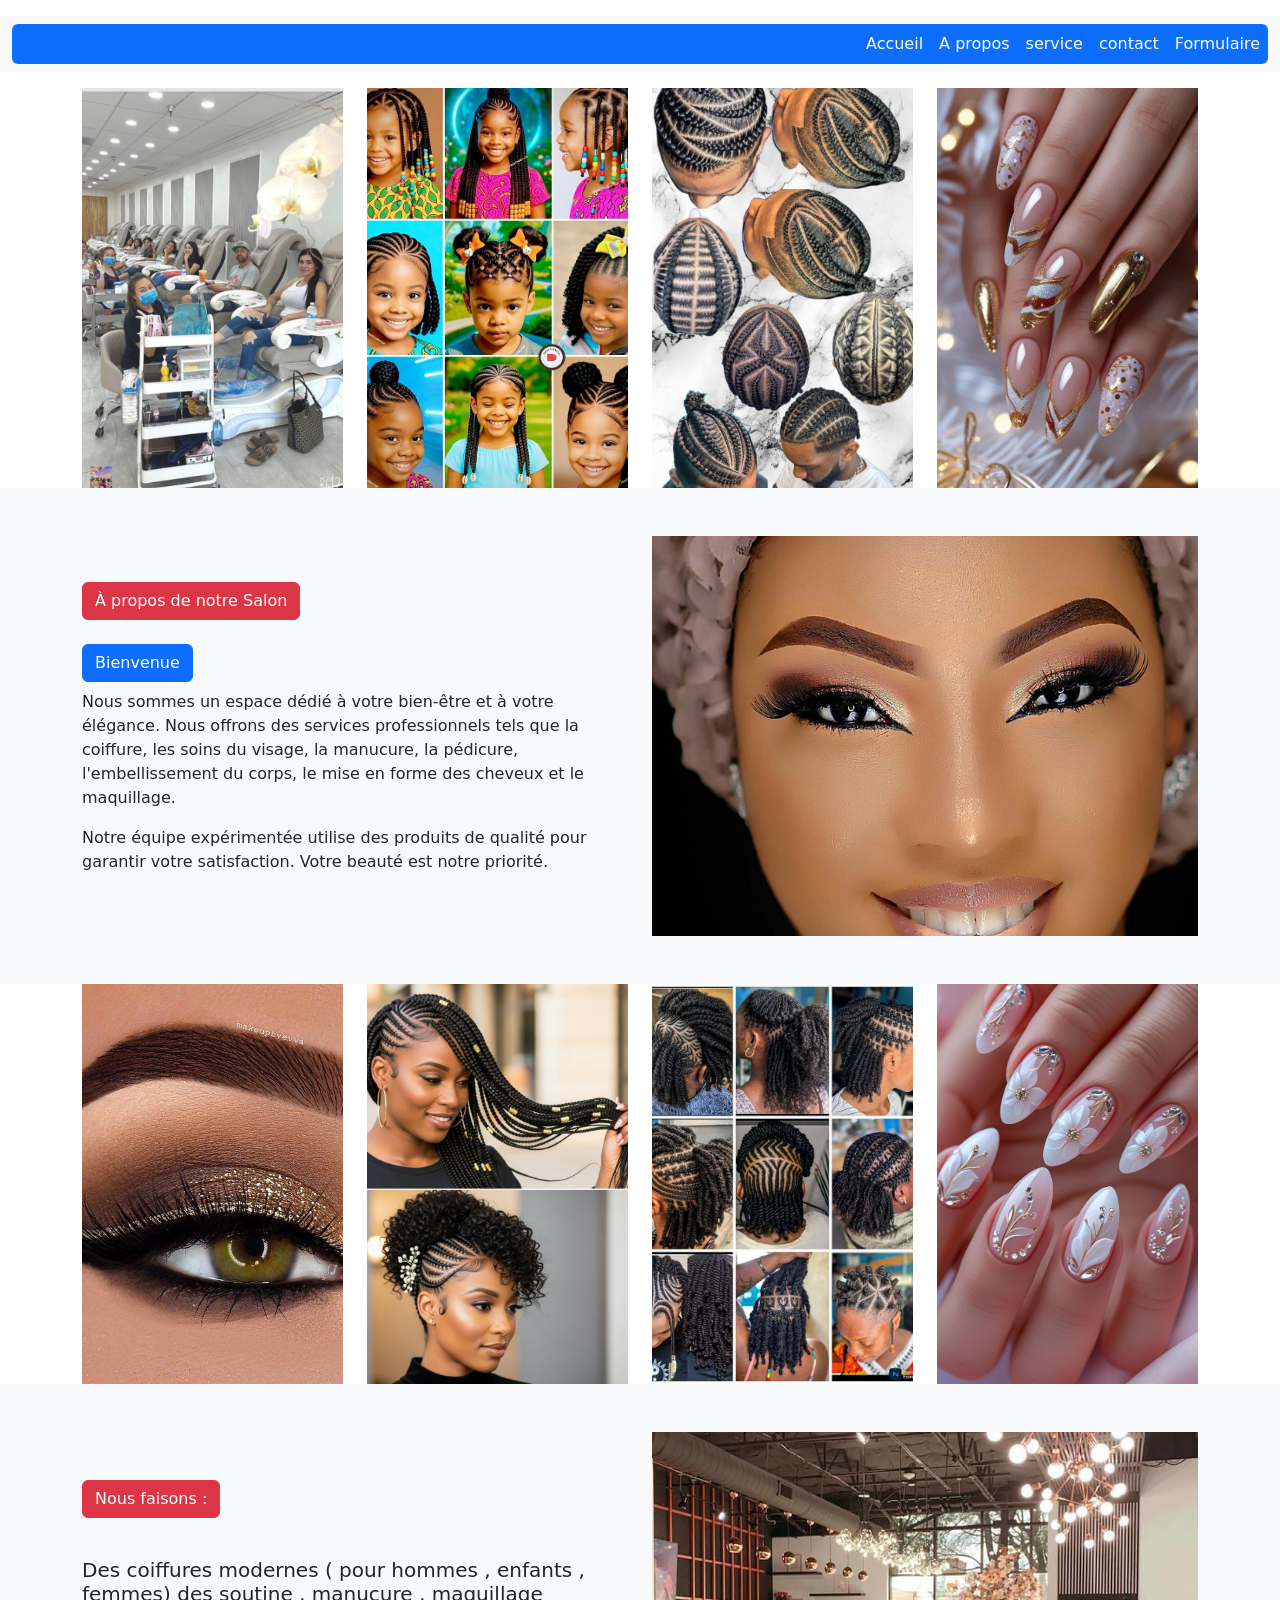
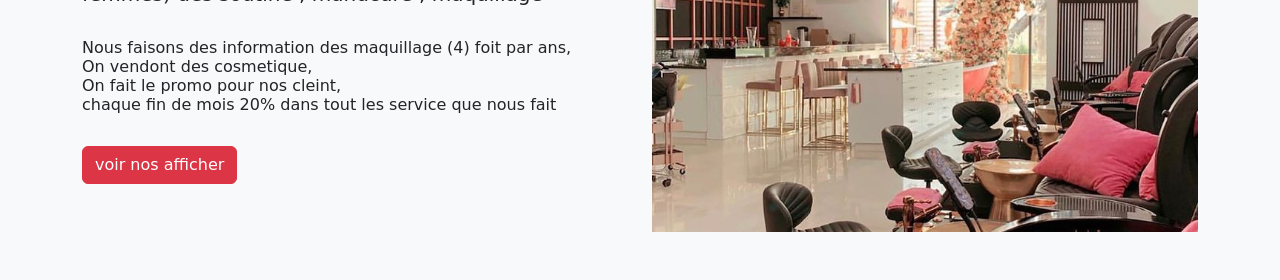
==== A propos.html @ ceb37eed "version1 salon_de_beauté" ====
<!doctype html>
<html lang="fr ">
   <head>
      <meta charset="utf-8">
      <meta name="viewport" content="width=device-width, initial-scale=1">
      <title>Selons de beauté</title>
      <link href="https://cdn.jsdelivr.net/npm/bootstrap@5.3.8/dist/css/bootstrap.min.css" rel="stylesheet" integrity="sha384-sRIl4kxILFvY47J16cr9ZwB07vP4J8+LH7qKQnuqkuIAvNWLzeN8tE5YBujZqJLB" crossorigin="anonymous">
      <script>
         alert("À PROPOS DE MOUS : nous sommes un établessement professionnel spécialisé de mettre en valeur la beouté naturelle de chaque cleint.Nous propose des services destinés à améliorer l'apparence physique tout en offrant un moment de détente")
           
      </script>
   </head>
   <body>
      <header>
         <p>
         <nav class="navbar navbar-expand-lg bg-body-tertiary">
            <div class="container-fluid">
               <button class="navbar-toggler" type="button" data-bs-toggle="collapse" data-bs-target="#navbarNavAltMarkup" aria-controls="navbarNavAltMarkup" aria-expanded="false" aria-label="Toggle navigation">
               <span class="navbar-toggler-icon"></span>
               </button>
               <div class="collapse navbar-collapse bg-primary rounded " id="manu">
                  <ul class="navbar-nav ms-auto">
                   <li class="nav-item"><a class="nav-link text-white" href="Accueil.html">Accueil</a></li>
        <li class="nav-item"><a class="nav-link text-white" href="A propos.html">A propos</a></li>
        <li class="nav-item"><a class="nav-link text-white" href="service.html">service</a></li>
        <li class="nav-item"><a class="nav-link text-white" href="contact.html">contact</a></li>
        <li class="nav-item"><a class="nav-link text-white" href="Formulaire.php">Formulaire</a></li>
      </ul>      
               </div>
            </div>
         </nav>
         </p>
         <div class="container">
         <div class="row align-items-center">
         <div class="col-md-3">
            <img src="télécharger (3).jpg" class="w-100" style="height:400px; object-fit:cover;" alt="">
         </div>
         <div class="col-md-3">
                  <img src="télécharger (4).jpg" class="w-100" style="height:400px; object-fit:cover;" alt="">
               </div>

               <div class="col-md-3">
                  <img src="25555.jpg" class="w-100" style="height:400px; object-fit:cover;" alt="">
               </div>

               <div class="col-md-3">
                  <img src="image2/télécharger 9.jpg" class="w-100" style="height:400px; object-fit:cover;" alt="">
               </div>


         </div>
       </div>

      </header>
      <section class="py-5 bg-light">
         <div class="container">
            <div class="row align-items-center">
               <div class="col-md-6">
                  <h2 class="mb-4 text-center text-md-start btn btn-danger">À propos de notre Salon</h2>
                  <br>
                  <h1 class=" btn btn-primary">Bienvenue </h1>
                  <p>
                     Nous sommes un espace dédié à votre bien-être 
                     et à votre élégance. Nous offrons des services professionnels tels que 
                     la coiffure, les soins du visage, la manucure, la pédicure, l'embellissement du corps, le mise en forme des cheveux et le maquillage.
                  </p>
                  <p>
                     Notre équipe expérimentée utilise des produits de qualité pour garantir 
                     votre satisfaction. Votre beauté est notre priorité.
                  </p>
                  
               </div>
               <div class="col-md-6">
                  <img src="télécharger 2.jpg" class="w-100" style="height:400px; object-fit:cover;" alt="">
               </div>
            </div>
         </div>
      </section>



       <div class="container">
         <div class="row align-items-center">
         <div class="col-md-3">
            <img src="télécharger (5).jpg" class="w-100" style="height:400px; object-fit:cover;" alt="">
         </div>
         <div class="col-md-3">
                  <img src="tel4.jpeg" class="w-100" style="height:400px; object-fit:cover;" alt="">
               </div>

               <div class="col-md-3">
                  <img src="Free hair style inspo.jpg" class="w-100" style="height:400px; object-fit:cover;" alt="">
               </div>

               <div class="col-md-3">
                  <img src="image2/télécharger 10.jpg" class="w-100" style="height:400px; object-fit:cover;" alt="">
               </div>


         </div>
       </div>


     
     

       </header>
      <section class="py-5 bg-light">
         <div class="container">
            <div class="row align-items-center">
               <div class="col-md-6">
                  <h2 class="mb-4 text-center text-md-start btn btn-danger">Nous faisons : </h2>
                  <br>
                  <p>
                     <h5>
                    Des coiffures modernes ( pour hommes , enfants , femmes) des soutine , manucure , maquillage </h5> <br>
                    <h6>
                     Nous faisons des information des maquillage (4) foit par ans, <br>
                     On vendont des cosmetique, <br>
                     On fait  le promo pour nos cleint,<br>
                     chaque fin de mois 20% dans tout les service que nous fait  </h6>
               
                  </p>
                  
                  <a href="service.html" class="btn btn-danger mt-3">voir nos afficher </a>

               </div>
               <div class="col-md-6">
                  <img src="télécharger 01.jpg" class="w-100" style="height:400px; object-fit:cover;" alt="">
               </div>
            </div>
         </div>
      </section>


   </body>
   <script src="https://cdn.jsdelivr.net/npm/bootstrap@5.3.8/dist/js/bootstrap.bundle.min.js" integrity="sha384-FKyoEForCGlyvwx9Hj09JcYn3nv7wiPVlz7YYwJrWVcXK/BmnVDxM+D2scQbITxI" crossorigin="anonymous"></script>
</html>
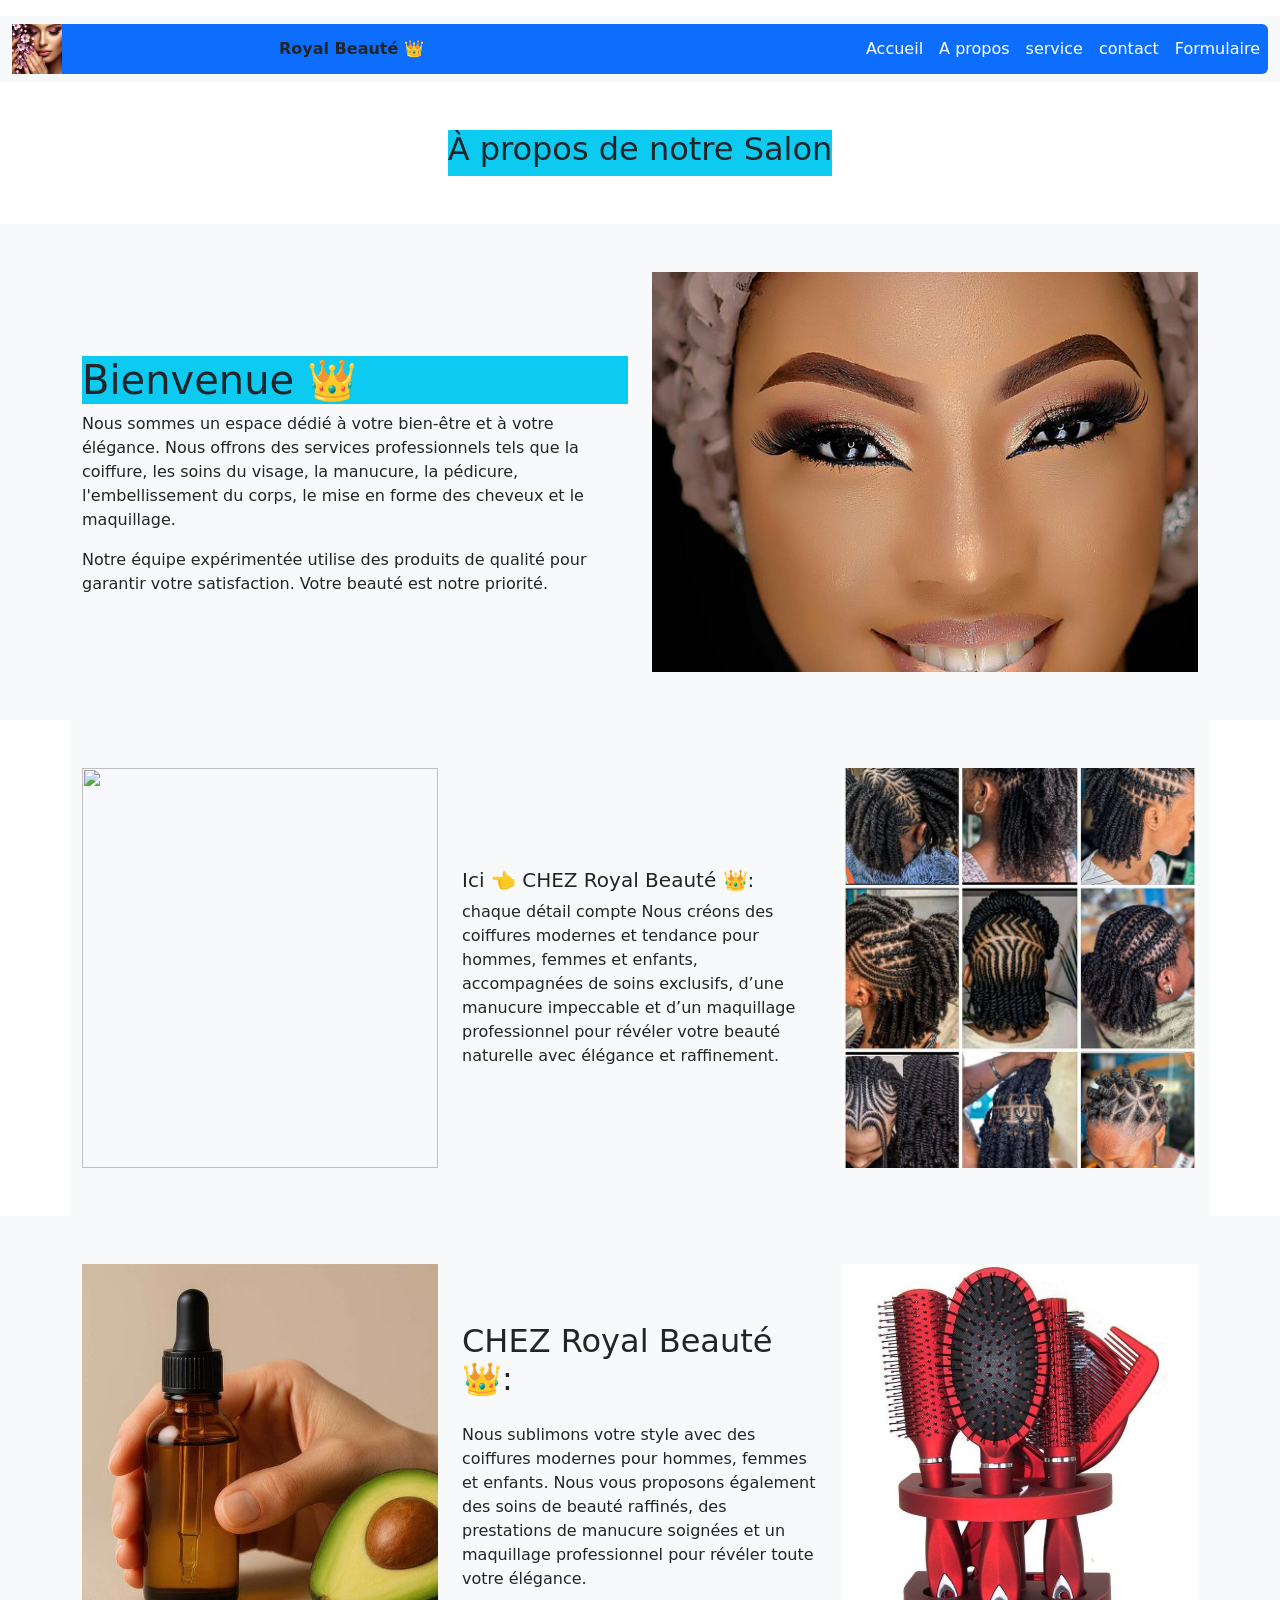
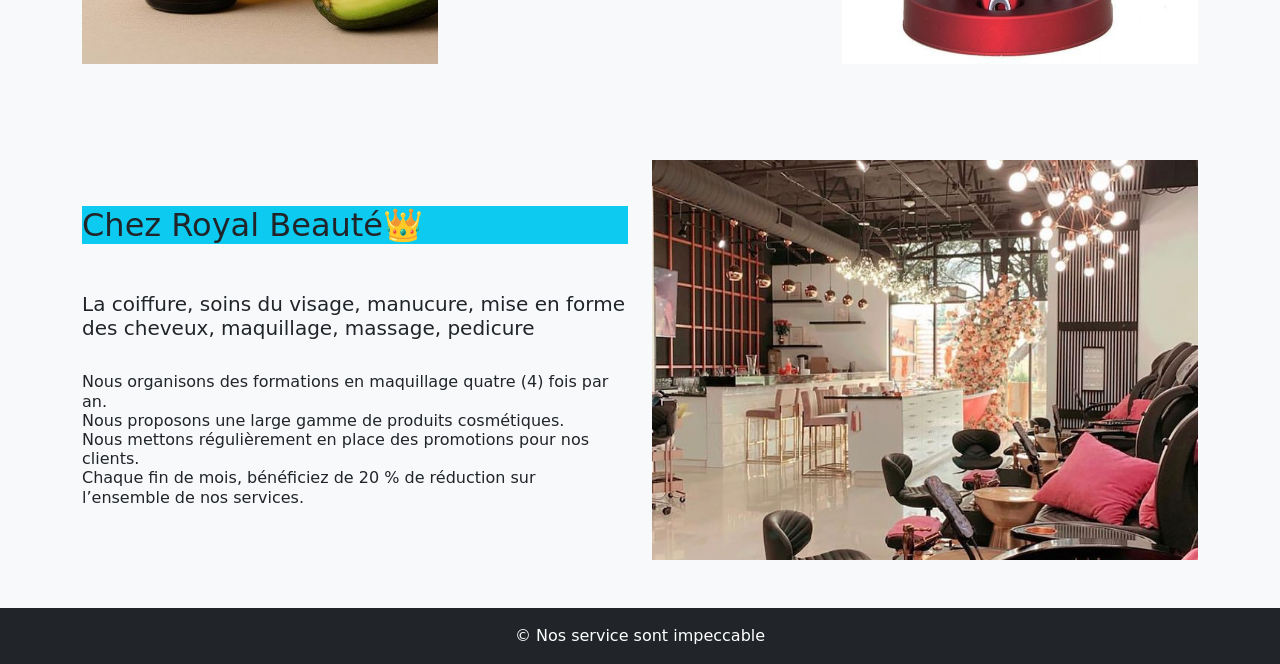
==== commit 51e09dcc: "Administrateur se connect voir les information des client" ====
--- a/A propos.html
+++ b/A propos.html
@@ -5,10 +5,7 @@
       <meta name="viewport" content="width=device-width, initial-scale=1">
       <title>Selons de beauté</title>
       <link href="https://cdn.jsdelivr.net/npm/bootstrap@5.3.8/dist/css/bootstrap.min.css" rel="stylesheet" integrity="sha384-sRIl4kxILFvY47J16cr9ZwB07vP4J8+LH7qKQnuqkuIAvNWLzeN8tE5YBujZqJLB" crossorigin="anonymous">
-      <script>
-         alert("À PROPOS DE MOUS : nous sommes un établessement professionnel spécialisé de mettre en valeur la beouté naturelle de chaque cleint.Nous propose des services destinés à améliorer l'apparence physique tout en offrant un moment de détente")
-           
-      </script>
+      
    </head>
    <body>
       <header>
@@ -19,46 +16,33 @@
                <span class="navbar-toggler-icon"></span>
                </button>
                <div class="collapse navbar-collapse bg-primary rounded " id="manu">
+                  
+                  <img src="image/tato.jpg" height="50" alt="Logo">
+                 <div class="mx-auto text-dark fw-bold ">Royal Beauté 👑</div>
                   <ul class="navbar-nav ms-auto">
-                   <li class="nav-item"><a class="nav-link text-white" href="Accueil.html">Accueil</a></li>
-        <li class="nav-item"><a class="nav-link text-white" href="A propos.html">A propos</a></li>
-        <li class="nav-item"><a class="nav-link text-white" href="service.html">service</a></li>
-        <li class="nav-item"><a class="nav-link text-white" href="contact.html">contact</a></li>
-        <li class="nav-item"><a class="nav-link text-white" href="Formulaire.php">Formulaire</a></li>
-      </ul>      
+                     <li class="nav-item"><a class="nav-link text-white" href="Accueil.html">Accueil</a></li>
+                     <li class="nav-item"><a class="nav-link text-white" href="A propos.html">A propos</a></li>
+                     <li class="nav-item"><a class="nav-link text-white" href="service.html">service</a></li>
+                     <li class="nav-item"><a class="nav-link text-white" href="contact.html">contact</a></li>
+                     <li class="nav-item"><a class="nav-link text-white" href="Formulaire.php">Formulaire</a></li>
+                  </ul>
                </div>
             </div>
          </nav>
-         </p>
-         <div class="container">
-         <div class="row align-items-center">
-         <div class="col-md-3">
-            <img src="télécharger (3).jpg" class="w-100" style="height:400px; object-fit:cover;" alt="">
+         <div class="d-flex justify-content-center m-5">
+            <div class="bg-info text-center">
+               <h2>À propos de notre Salon</h2>
+              
+
+            </div>
          </div>
-         <div class="col-md-3">
-                  <img src="télécharger (4).jpg" class="w-100" style="height:400px; object-fit:cover;" alt="">
-               </div>
-
-               <div class="col-md-3">
-                  <img src="25555.jpg" class="w-100" style="height:400px; object-fit:cover;" alt="">
-               </div>
-
-               <div class="col-md-3">
-                  <img src="image2/télécharger 9.jpg" class="w-100" style="height:400px; object-fit:cover;" alt="">
-               </div>
-
-
-         </div>
-       </div>
-
       </header>
       <section class="py-5 bg-light">
          <div class="container">
             <div class="row align-items-center">
                <div class="col-md-6">
-                  <h2 class="mb-4 text-center text-md-start btn btn-danger">À propos de notre Salon</h2>
                   <br>
-                  <h1 class=" btn btn-primary">Bienvenue </h1>
+                  <h1 class=" bg-info">Bienvenue 👑</h1>
                   <p>
                      Nous sommes un espace dédié à votre bien-être 
                      et à votre élégance. Nous offrons des services professionnels tels que 
@@ -68,69 +52,85 @@
                      Notre équipe expérimentée utilise des produits de qualité pour garantir 
                      votre satisfaction. Votre beauté est notre priorité.
                   </p>
-                  
                </div>
                <div class="col-md-6">
-                  <img src="télécharger 2.jpg" class="w-100" style="height:400px; object-fit:cover;" alt="">
+                  <img src="image/télécharger 2.jpg" class="w-100" style="height:400px; object-fit:cover;" alt="">
                </div>
             </div>
          </div>
       </section>
+     
+      <div class="container py-5 bg-light">
+         <div class="row align-items-center">
+            
+            <div class="col-md-4">
+               <img src="télécharger message (3).jpg" class="w-100" style="height:400px; object-fit:cover;" alt="">
+            </div>
 
+               <div class="col-md-4">
+                  <p><h5>Ici 👈   CHEZ Royal Beauté 👑:</h5>
+                    chaque détail compte
+            Nous créons des coiffures modernes et tendance pour hommes, femmes et enfants, 
+            accompagnées de soins exclusifs,
+            d’une manucure impeccable et d’un maquillage professionnel pour révéler votre beauté naturelle avec élégance et raffinement.
 
-
-       <div class="container">
-         <div class="row align-items-center">
-         <div class="col-md-3">
-            <img src="télécharger (5).jpg" class="w-100" style="height:400px; object-fit:cover;" alt="">
-         </div>
-         <div class="col-md-3">
-                  <img src="tel4.jpeg" class="w-100" style="height:400px; object-fit:cover;" alt="">
-               </div>
-
-               <div class="col-md-3">
-                  <img src="Free hair style inspo.jpg" class="w-100" style="height:400px; object-fit:cover;" alt="">
-               </div>
-
-               <div class="col-md-3">
-                  <img src="image2/télécharger 10.jpg" class="w-100" style="height:400px; object-fit:cover;" alt="">
+            </p>
                </div>
 
 
+            <div class="col-md-4">
+               <img src="Free hair style inspo.jpg" class="w-100" style="height:400px; object-fit:cover;" alt="">
+            </div>
+            
          </div>
-       </div>
-
-
-     
-     
-
-       </header>
+      </div>
+      <section class="py-5 bg-light">
+         <div class="container">
+            <div class="row align-items-center">
+               <div class="col-md-4">
+                  <img src="image/huille.jpg" class="w-100" style="height:400px; object-fit:cover;" alt="">
+               </div>
+               <div class="col-md-4">
+                  <h2 class="mb-4 text-center text-md-start bg-body-banger"> CHEZ Royal Beauté 👑:</h2>
+                  <p>
+                     Nous sublimons votre style avec des coiffures modernes pour hommes, femmes et enfants.
+                     Nous vous proposons également des soins de beauté raffinés, des prestations de manucure soignées et un maquillage professionnel pour révéler toute votre élégance.                  
+                 </p>
+               </div>
+               <div class="col-md-4">
+                  <img src="image/télécharger p(1).jpg" class="w-100" style="height:400px; object-fit:cover;" alt="">
+               </div>
+            </div>
+         </div>
+      </section>
       <section class="py-5 bg-light">
          <div class="container">
             <div class="row align-items-center">
                <div class="col-md-6">
-                  <h2 class="mb-4 text-center text-md-start btn btn-danger">Nous faisons : </h2>
+                  <h2 class="mb-4 text-center text-md-start bg-info">Chez Royal Beauté👑</h2>
                   <br>
-                  <p>
-                     <h5>
-                    Des coiffures modernes ( pour hommes , enfants , femmes) des soutine , manucure , maquillage </h5> <br>
-                    <h6>
-                     Nous faisons des information des maquillage (4) foit par ans, <br>
-                     On vendont des cosmetique, <br>
-                     On fait  le promo pour nos cleint,<br>
-                     chaque fin de mois 20% dans tout les service que nous fait  </h6>
-               
-                  </p>
+                  <h5>
+                     La coiffure, soins du visage, manucure, mise en forme des cheveux, maquillage, massage, pedicure 
+                  </h5>
+                  <br>
+                  <h6>
+                     Nous organisons des formations en maquillage quatre (4) fois par an. <br>
+                     Nous proposons une large gamme de produits cosmétiques. <br>
+                     Nous mettons régulièrement en place des promotions pour nos clients. <br>
+                     Chaque fin de mois, bénéficiez de 20 % de réduction sur l’ensemble de nos services.  
+                  </h6>
                   
-                  <a href="service.html" class="btn btn-danger mt-3">voir nos afficher </a>
 
                </div>
                <div class="col-md-6">
-                  <img src="télécharger 01.jpg" class="w-100" style="height:400px; object-fit:cover;" alt="">
+                  <img src="image/télécharger 01.jpg" class="w-100" style="height:400px; object-fit:cover;" alt="">
                </div>
             </div>
          </div>
       </section>
+      <footer class="bg-dark text-white text-center py-3">
+         © Nos service sont impeccable
+      </footer>
 
 
    </body>
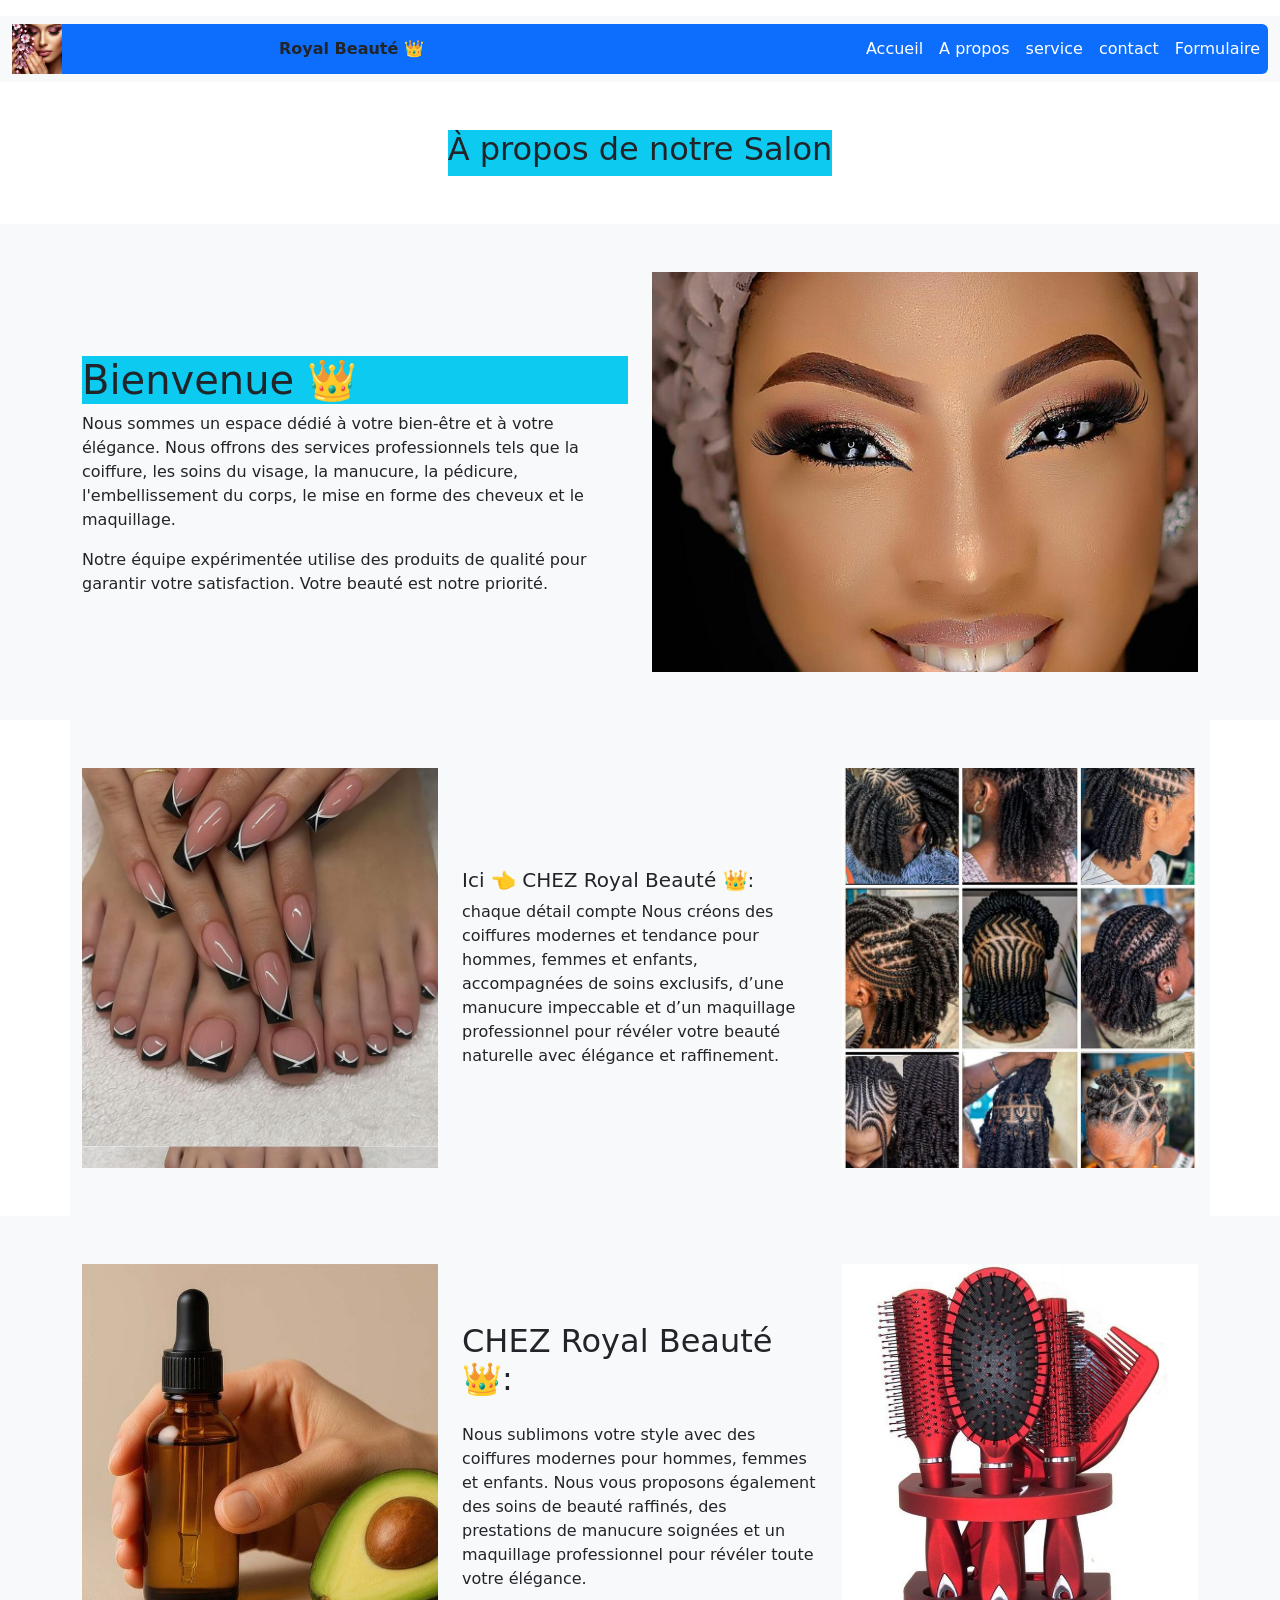
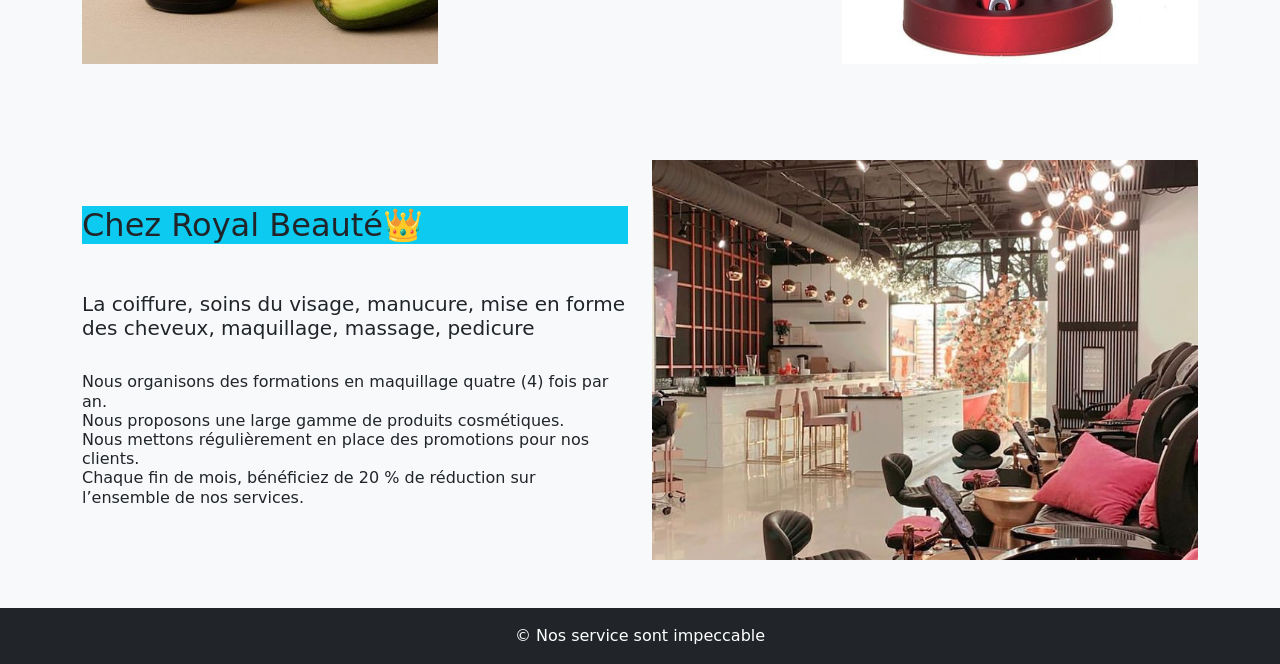
==== commit 35449d18: "niss a jout 2" ====
--- a/A propos.html
+++ b/A propos.html
@@ -64,7 +64,7 @@
          <div class="row align-items-center">
             
             <div class="col-md-4">
-               <img src="télécharger message (3).jpg" class="w-100" style="height:400px; object-fit:cover;" alt="">
+               <img src="image2/télécharger 12.jpg" class="w-100" style="height:400px; object-fit:cover;" alt="">
             </div>
 
                <div class="col-md-4">
@@ -79,7 +79,7 @@
 
 
             <div class="col-md-4">
-               <img src="Free hair style inspo.jpg" class="w-100" style="height:400px; object-fit:cover;" alt="">
+               <img src="image2/Free hair style inspo (1).jpg" class="w-100" style="height:400px; object-fit:cover;" alt="">
             </div>
             
          </div>
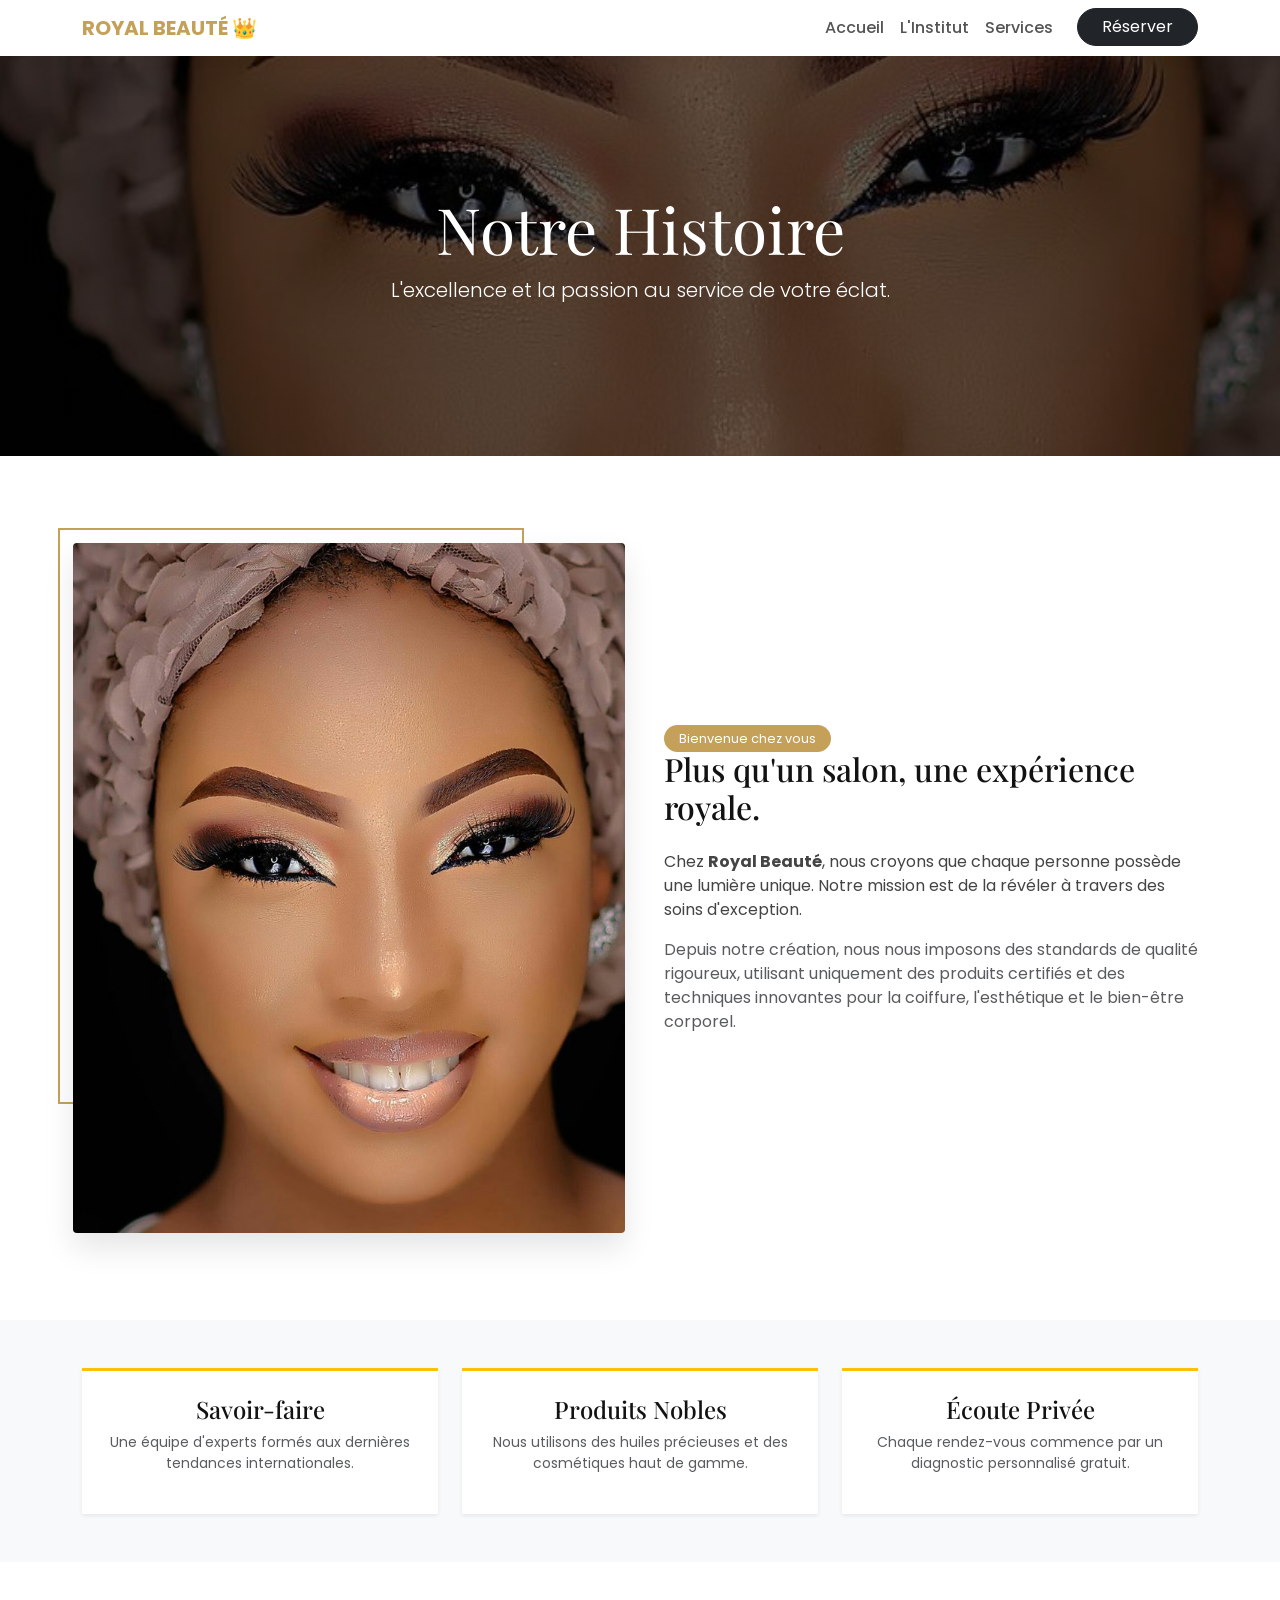
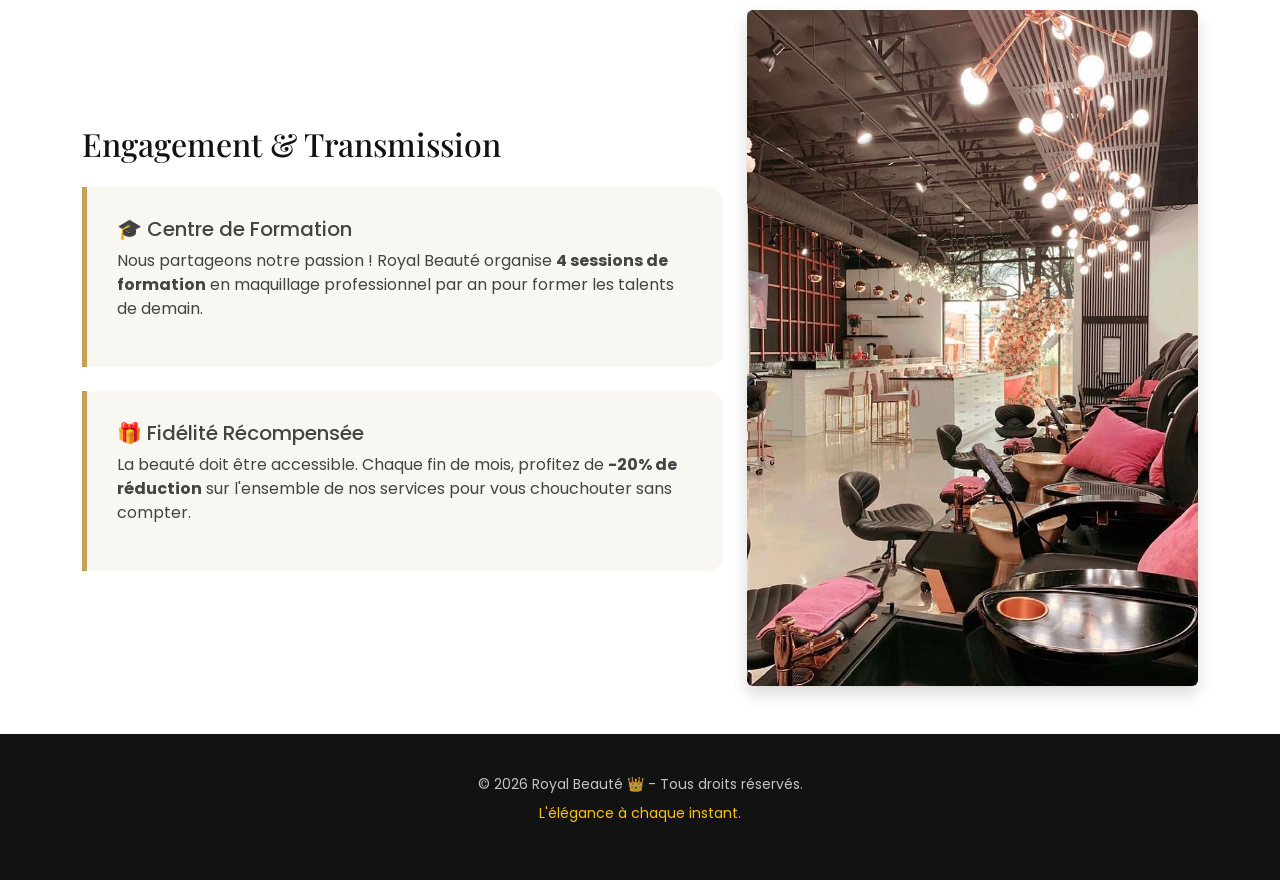
==== commit 74a0437e: "premier commit" ====
--- a/A propos.html
+++ b/A propos.html
@@ -1,138 +1,153 @@
 <!doctype html>
-<html lang="fr ">
-   <head>
-      <meta charset="utf-8">
-      <meta name="viewport" content="width=device-width, initial-scale=1">
-      <title>Selons de beauté</title>
-      <link href="https://cdn.jsdelivr.net/npm/bootstrap@5.3.8/dist/css/bootstrap.min.css" rel="stylesheet" integrity="sha384-sRIl4kxILFvY47J16cr9ZwB07vP4J8+LH7qKQnuqkuIAvNWLzeN8tE5YBujZqJLB" crossorigin="anonymous">
-      
-   </head>
-   <body>
-      <header>
-         <p>
-         <nav class="navbar navbar-expand-lg bg-body-tertiary">
-            <div class="container-fluid">
-               <button class="navbar-toggler" type="button" data-bs-toggle="collapse" data-bs-target="#navbarNavAltMarkup" aria-controls="navbarNavAltMarkup" aria-expanded="false" aria-label="Toggle navigation">
-               <span class="navbar-toggler-icon"></span>
-               </button>
-               <div class="collapse navbar-collapse bg-primary rounded " id="manu">
-                  
-                  <img src="image/tato.jpg" height="50" alt="Logo">
-                 <div class="mx-auto text-dark fw-bold ">Royal Beauté 👑</div>
-                  <ul class="navbar-nav ms-auto">
-                     <li class="nav-item"><a class="nav-link text-white" href="Accueil.html">Accueil</a></li>
-                     <li class="nav-item"><a class="nav-link text-white" href="A propos.html">A propos</a></li>
-                     <li class="nav-item"><a class="nav-link text-white" href="service.html">service</a></li>
-                     <li class="nav-item"><a class="nav-link text-white" href="contact.html">contact</a></li>
-                     <li class="nav-item"><a class="nav-link text-white" href="Formulaire.php">Formulaire</a></li>
-                  </ul>
-               </div>
-            </div>
-         </nav>
-         <div class="d-flex justify-content-center m-5">
-            <div class="bg-info text-center">
-               <h2>À propos de notre Salon</h2>
-              
+<html lang="fr">
+<head>
+  <meta charset="utf-8">
+  <meta name="viewport" content="width=device-width, initial-scale=1">
+  <title>L'Institut | Royal Beauté 👑</title>
+  <link href="https://cdn.jsdelivr.net/npm/bootstrap@5.3.0/dist/css/bootstrap.min.css" rel="stylesheet">
+  <link href="https://fonts.googleapis.com/css2?family=Playfair+Display:ital,wght@0,700;1,400&family=Poppins:wght@300;400;600&display=swap" rel="stylesheet">
+  
+  <style>
+    :root {
+      --royal-gold: #c5a059;
+      --royal-dark: #121212;
+      --soft-cream: #f9f7f2;
+    }
 
-            </div>
-         </div>
-      </header>
-      <section class="py-5 bg-light">
-         <div class="container">
-            <div class="row align-items-center">
-               <div class="col-md-6">
-                  <br>
-                  <h1 class=" bg-info">Bienvenue 👑</h1>
-                  <p>
-                     Nous sommes un espace dédié à votre bien-être 
-                     et à votre élégance. Nous offrons des services professionnels tels que 
-                     la coiffure, les soins du visage, la manucure, la pédicure, l'embellissement du corps, le mise en forme des cheveux et le maquillage.
-                  </p>
-                  <p>
-                     Notre équipe expérimentée utilise des produits de qualité pour garantir 
-                     votre satisfaction. Votre beauté est notre priorité.
-                  </p>
-               </div>
-               <div class="col-md-6">
-                  <img src="image/télécharger 2.jpg" class="w-100" style="height:400px; object-fit:cover;" alt="">
-               </div>
-            </div>
-         </div>
-      </section>
-     
-      <div class="container py-5 bg-light">
-         <div class="row align-items-center">
-            
-            <div class="col-md-4">
-               <img src="image2/télécharger 12.jpg" class="w-100" style="height:400px; object-fit:cover;" alt="">
-            </div>
+    body { font-family: 'Poppins', sans-serif; background-color: white; color: #444; }
+    h1, h2, h3, .royal-title { font-family: 'Playfair Display', serif; color: var(--royal-dark); }
 
-               <div class="col-md-4">
-                  <p><h5>Ici 👈   CHEZ Royal Beauté 👑:</h5>
-                    chaque détail compte
-            Nous créons des coiffures modernes et tendance pour hommes, femmes et enfants, 
-            accompagnées de soins exclusifs,
-            d’une manucure impeccable et d’un maquillage professionnel pour révéler votre beauté naturelle avec élégance et raffinement.
+    /* Navbar Luxe */
+    .navbar { background: white !important; box-shadow: 0 2px 15px rgba(0,0,0,0.05); }
+    .navbar-brand { color: var(--royal-gold) !important; font-weight: 700; }
+    .nav-link { color: #555 !important; font-weight: 500; transition: 0.3s; }
+    .nav-link:hover { color: var(--royal-gold) !important; }
 
-            </p>
-               </div>
+    /* Header Section */
+    .about-header {
+      background: linear-gradient(rgba(0,0,0,0.6), rgba(0,0,0,0.6)), url('image/télécharger 2.jpg');
+      background-size: cover; background-position: center;
+      height: 400px; display: flex; align-items: center; justify-content: center;
+      color: white; text-align: center;
+    }
 
+    /* Section Styles */
+    .image-container { position: relative; padding: 15px; }
+    .image-container::before {
+      content: ""; position: absolute; top: 0; left: 0; width: 80%; height: 80%;
+      border: 2px solid var(--royal-gold); z-index: 0;
+    }
+    .image-container img { position: relative; z-index: 1; border-radius: 4px; box-shadow: 0 15px 30px rgba(0,0,0,0.1); }
 
-            <div class="col-md-4">
-               <img src="image2/Free hair style inspo (1).jpg" class="w-100" style="height:400px; object-fit:cover;" alt="">
-            </div>
-            
-         </div>
+    /* Stats / Info Box */
+    .promo-card {
+      background: var(--soft-cream); border-left: 5px solid var(--royal-gold);
+      padding: 30px; border-radius: 0 15px 15px 0;
+    }
+
+    .badge-royal {
+      background-color: var(--royal-gold); color: white;
+      padding: 5px 15px; border-radius: 50px; font-size: 0.8rem;
+    }
+
+    footer { background: var(--royal-dark); color: white; padding: 40px 0; }
+  </style>
+</head>
+<body>
+
+<nav class="navbar navbar-expand-lg sticky-top">
+  <div class="container">
+    <a class="navbar-brand" href="#">ROYAL BEAUTÉ 👑</a>
+    <button class="navbar-toggler" type="button" data-bs-toggle="collapse" data-bs-target="#navbarNav">
+      <span class="navbar-toggler-icon"></span>
+    </button>
+    <div class="collapse navbar-collapse" id="navbarNav">
+      <ul class="navbar-nav ms-auto">
+        <li class="nav-item"><a class="nav-link" href="Accueil.html">Accueil</a></li>
+        <li class="nav-item"><a class="nav-link active text-warning" href="A propos.html">L'Institut</a></li>
+        <li class="nav-item"><a class="nav-link" href="service.html">Services</a></li>
+        <li class="nav-item ms-lg-3"><a class="btn btn-dark rounded-pill px-4" href="Formulaire.php">Réserver</a></li>
+      </ul>
+    </div>
+  </div>
+</nav>
+
+<header class="about-header">
+  <div class="container">
+    <h1 class="display-3 text-white">Notre Histoire</h1>
+    <p class="lead italic">L'excellence et la passion au service de votre éclat.</p>
+  </div>
+</header>
+
+<section class="py-5">
+  <div class="container py-4">
+    <div class="row align-items-center g-5">
+      <div class="col-md-6 image-container">
+        <img src="image/télécharger 2.jpg" class="img-fluid" alt="Salon intérieur">
       </div>
-      <section class="py-5 bg-light">
-         <div class="container">
-            <div class="row align-items-center">
-               <div class="col-md-4">
-                  <img src="image/huille.jpg" class="w-100" style="height:400px; object-fit:cover;" alt="">
-               </div>
-               <div class="col-md-4">
-                  <h2 class="mb-4 text-center text-md-start bg-body-banger"> CHEZ Royal Beauté 👑:</h2>
-                  <p>
-                     Nous sublimons votre style avec des coiffures modernes pour hommes, femmes et enfants.
-                     Nous vous proposons également des soins de beauté raffinés, des prestations de manucure soignées et un maquillage professionnel pour révéler toute votre élégance.                  
-                 </p>
-               </div>
-               <div class="col-md-4">
-                  <img src="image/télécharger p(1).jpg" class="w-100" style="height:400px; object-fit:cover;" alt="">
-               </div>
-            </div>
-         </div>
-      </section>
-      <section class="py-5 bg-light">
-         <div class="container">
-            <div class="row align-items-center">
-               <div class="col-md-6">
-                  <h2 class="mb-4 text-center text-md-start bg-info">Chez Royal Beauté👑</h2>
-                  <br>
-                  <h5>
-                     La coiffure, soins du visage, manucure, mise en forme des cheveux, maquillage, massage, pedicure 
-                  </h5>
-                  <br>
-                  <h6>
-                     Nous organisons des formations en maquillage quatre (4) fois par an. <br>
-                     Nous proposons une large gamme de produits cosmétiques. <br>
-                     Nous mettons régulièrement en place des promotions pour nos clients. <br>
-                     Chaque fin de mois, bénéficiez de 20 % de réduction sur l’ensemble de nos services.  
-                  </h6>
-                  
+      <div class="col-md-6">
+        <span class="badge-royal mb-2">Bienvenue chez vous</span>
+        <h2 class="mb-4">Plus qu'un salon, une expérience royale.</h2>
+        <p>Chez <strong>Royal Beauté</strong>, nous croyons que chaque personne possède une lumière unique. Notre mission est de la révéler à travers des soins d'exception.</p>
+        <p class="text-muted">Depuis notre création, nous nous imposons des standards de qualité rigoureux, utilisant uniquement des produits certifiés et des techniques innovantes pour la coiffure, l'esthétique et le bien-être corporel.</p>
+      </div>
+    </div>
+  </div>
+</section>
 
-               </div>
-               <div class="col-md-6">
-                  <img src="image/télécharger 01.jpg" class="w-100" style="height:400px; object-fit:cover;" alt="">
-               </div>
-            </div>
-         </div>
-      </section>
-      <footer class="bg-dark text-white text-center py-3">
-         © Nos service sont impeccable
-      </footer>
+<section class="py-5 bg-light">
+  <div class="container">
+    <div class="row g-4">
+      <div class="col-md-4 text-center">
+        <div class="p-4 shadow-sm bg-white h-100 border-top border-warning border-3">
+          <h4 class="royal-title">Savoir-faire</h4>
+          <p class="small text-muted">Une équipe d'experts formés aux dernières tendances internationales.</p>
+        </div>
+      </div>
+      <div class="col-md-4 text-center">
+        <div class="p-4 shadow-sm bg-white h-100 border-top border-warning border-3">
+          <h4 class="royal-title">Produits Nobles</h4>
+          <p class="small text-muted">Nous utilisons des huiles précieuses et des cosmétiques haut de gamme.</p>
+        </div>
+      </div>
+      <div class="col-md-4 text-center">
+        <div class="p-4 shadow-sm bg-white h-100 border-top border-warning border-3">
+          <h4 class="royal-title">Écoute Privée</h4>
+          <p class="small text-muted">Chaque rendez-vous commence par un diagnostic personnalisé gratuit.</p>
+        </div>
+      </div>
+    </div>
+  </div>
+</section>
 
+<section class="py-5">
+  <div class="container">
+    <div class="row align-items-center">
+      <div class="col-md-7">
+        <h2 class="royal-title mb-4">Engagement & Transmission</h2>
+        <div class="promo-card mb-4">
+          <h5>🎓 Centre de Formation</h5>
+          <p>Nous partageons notre passion ! Royal Beauté organise <strong>4 sessions de formation</strong> en maquillage professionnel par an pour former les talents de demain.</p>
+        </div>
+        <div class="promo-card">
+          <h5>🎁 Fidélité Récompensée</h5>
+          <p>La beauté doit être accessible. Chaque fin de mois, profitez de <strong>-20% de réduction</strong> sur l'ensemble de nos services pour vous chouchouter sans compter.</p>
+        </div>
+      </div>
+      <div class="col-md-5 mt-4 mt-md-0">
+        <img src="image/télécharger 01.jpg" class="img-fluid rounded shadow" alt="Formation maquillage">
+      </div>
+    </div>
+  </div>
+</section>
 
-   </body>
-   <script src="https://cdn.jsdelivr.net/npm/bootstrap@5.3.8/dist/js/bootstrap.bundle.min.js" integrity="sha384-FKyoEForCGlyvwx9Hj09JcYn3nv7wiPVlz7YYwJrWVcXK/BmnVDxM+D2scQbITxI" crossorigin="anonymous"></script>
+<footer class="text-center">
+  <div class="container">
+    <p class="mb-0 small opacity-75">© 2026 Royal Beauté 👑 - Tous droits réservés.</p>
+    <p class="small text-warning mt-2">L'élégance à chaque instant.</p>
+  </div>
+</footer>
+
+<script src="https://cdn.jsdelivr.net/npm/bootstrap@5.3.0/dist/js/bootstrap.bundle.min.js"></script>
+</body>
 </html>
